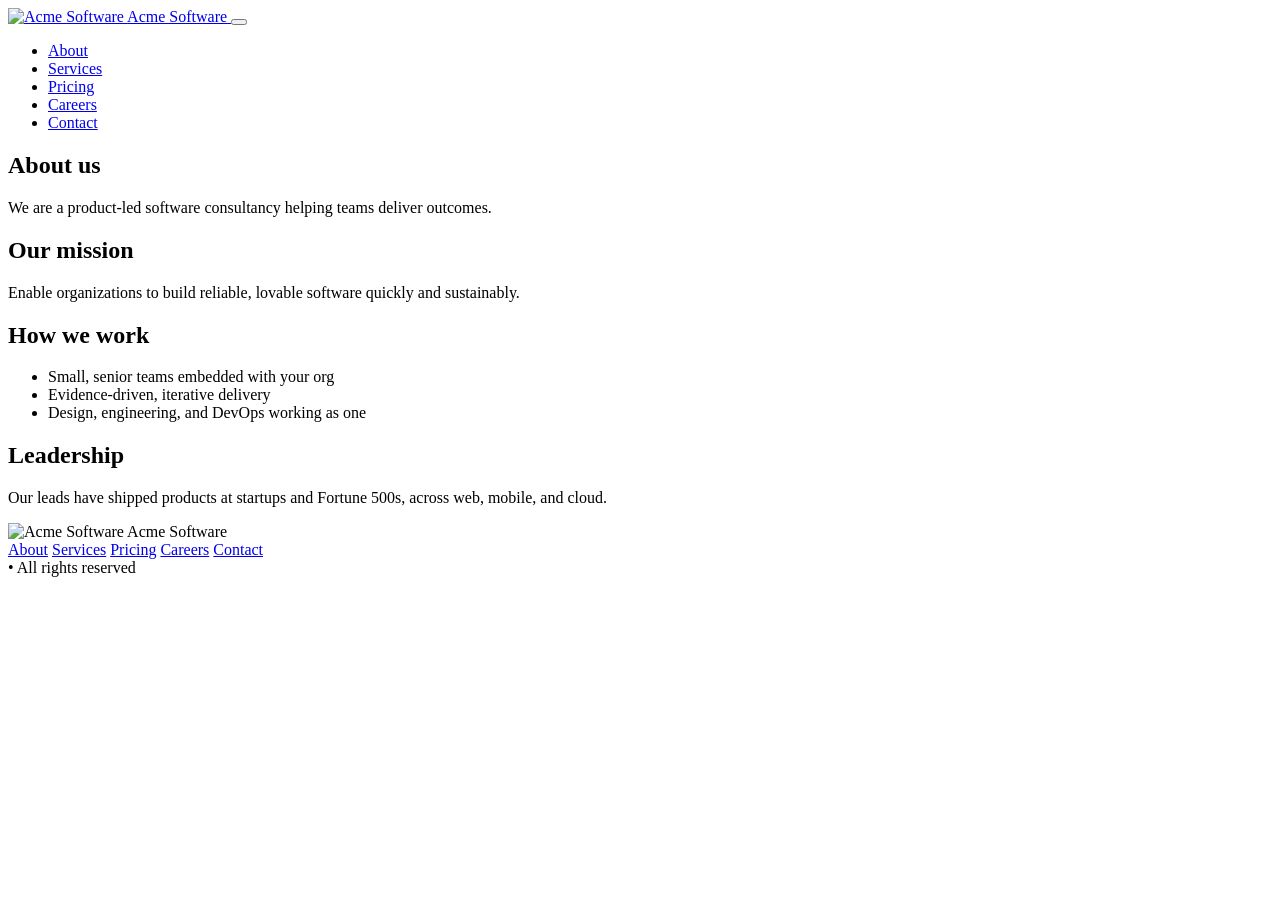
==== website/about.html @ 190fca0d "Checkpoint before follow-up message Co-authored-by: ambujcool4u <ambujcool4u@gmail.com>" ====
<!DOCTYPE html>
<html lang="en">
  <head>
    <meta charset="utf-8" />
    <meta name="viewport" content="width=device-width, initial-scale=1" />
    <title>About — Acme Software</title>
    <link rel="icon" href="/website/assets/img/logo.svg" type="image/svg+xml" />
    <link rel="stylesheet" href="/website/assets/css/styles.css" />
  </head>
  <body>
    <header class="site-header">
      <div class="container header-inner">
        <a class="brand" href="/website/index.html">
          <img src="/website/assets/img/logo.svg" alt="Acme Software" width="32" height="32" />
          <span>Acme Software</span>
        </a>
        <button class="nav-toggle" aria-expanded="false" aria-controls="site-nav" aria-label="Toggle navigation">
          <span class="nav-toggle-bar"></span>
          <span class="nav-toggle-bar"></span>
          <span class="nav-toggle-bar"></span>
        </button>
        <nav id="site-nav" class="site-nav">
          <ul>
            <li><a href="/website/about.html" aria-current="page">About</a></li>
            <li><a href="/website/services.html">Services</a></li>
            <li><a href="/website/pricing.html">Pricing</a></li>
            <li><a href="/website/careers.html">Careers</a></li>
            <li><a href="/website/contact.html" class="btn btn-sm btn-primary">Contact</a></li>
          </ul>
        </nav>
      </div>
    </header>
    <main>
      <section class="page-hero">
        <div class="container">
          <h1>About us</h1>
          <p>We are a product-led software consultancy helping teams deliver outcomes.</p>
        </div>
      </section>
      <section class="content">
        <div class="container prose">
          <h2>Our mission</h2>
          <p>Enable organizations to build reliable, lovable software quickly and sustainably.</p>
          <h2>How we work</h2>
          <ul>
            <li>Small, senior teams embedded with your org</li>
            <li>Evidence-driven, iterative delivery</li>
            <li>Design, engineering, and DevOps working as one</li>
          </ul>
          <h2>Leadership</h2>
          <p>Our leads have shipped products at startups and Fortune 500s, across web, mobile, and cloud.</p>
        </div>
      </section>
    </main>
    <footer class="site-footer">
      <div class="container footer-inner">
        <div class="footer-brand">
          <img src="/website/assets/img/logo.svg" alt="Acme Software" width="28" height="28" />
          <span>Acme Software</span>
        </div>
        <nav class="footer-nav">
          <a href="/website/about.html">About</a>
          <a href="/website/services.html">Services</a>
          <a href="/website/pricing.html">Pricing</a>
          <a href="/website/careers.html">Careers</a>
          <a href="/website/contact.html">Contact</a>
        </nav>
        <div class="footer-meta">
          <span id="year"></span> • All rights reserved
        </div>
      </div>
    </footer>
    <script src="/website/assets/js/main.js" defer></script>
  </body>
  </html>
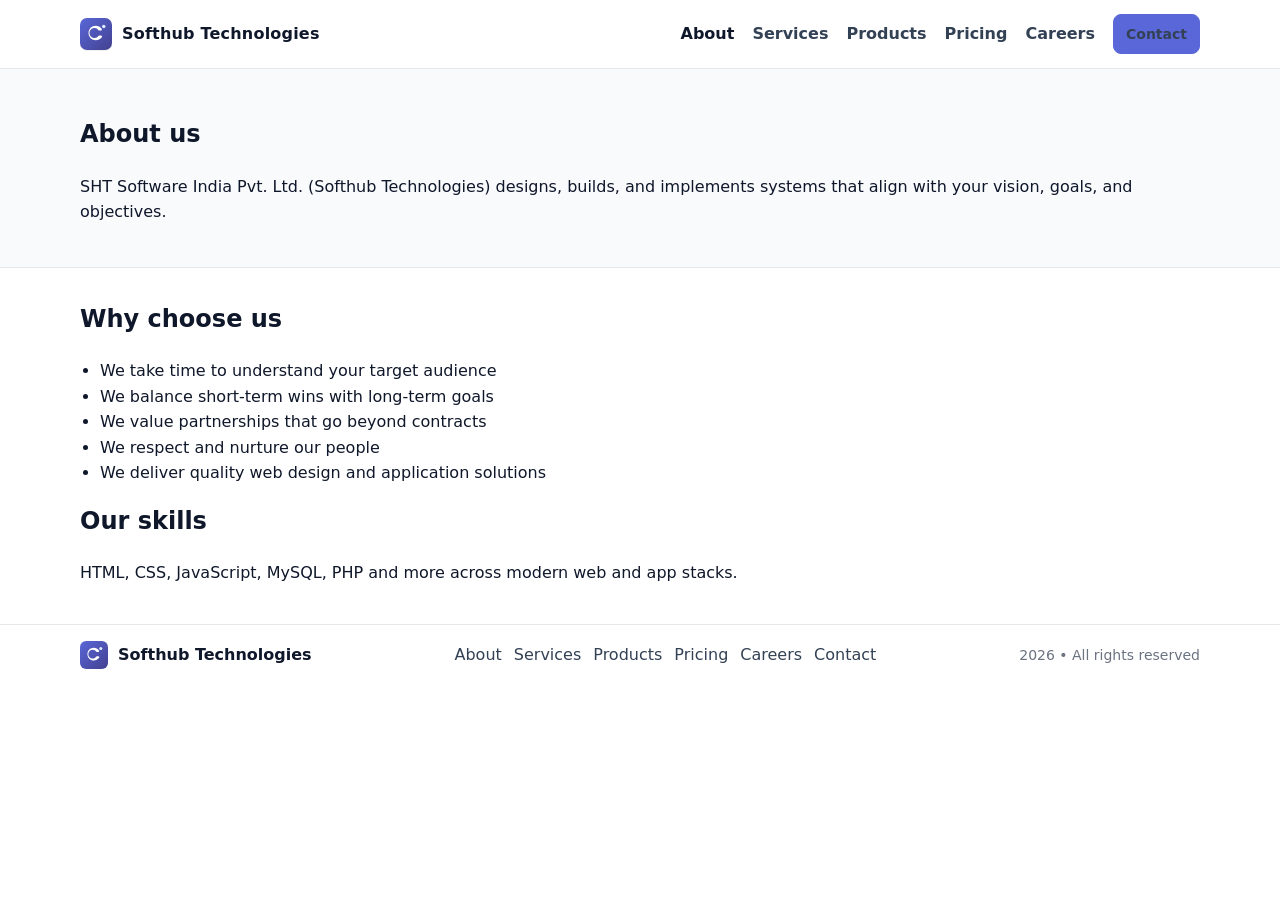
==== commit 7a4d51a6: "Rebrand website with new content, services, and products page Co-authored-by: ambujcool4u <ambujcool" ====
--- a/website/about.html
+++ b/website/about.html
@@ -3,16 +3,16 @@
   <head>
     <meta charset="utf-8" />
     <meta name="viewport" content="width=device-width, initial-scale=1" />
-    <title>About — Acme Software</title>
-    <link rel="icon" href="/website/assets/img/logo.svg" type="image/svg+xml" />
-    <link rel="stylesheet" href="/website/assets/css/styles.css" />
+    <title>About — Softhub Technologies</title>
+    <link rel="icon" href="assets/img/logo.svg" type="image/svg+xml" />
+    <link rel="stylesheet" href="assets/css/styles.css" />
   </head>
   <body>
     <header class="site-header">
       <div class="container header-inner">
-        <a class="brand" href="/website/index.html">
-          <img src="/website/assets/img/logo.svg" alt="Acme Software" width="32" height="32" />
-          <span>Acme Software</span>
+        <a class="brand" href="index.html">
+          <img src="assets/img/logo.svg" alt="Softhub Technologies" width="32" height="32" />
+          <span>Softhub Technologies</span>
         </a>
         <button class="nav-toggle" aria-expanded="false" aria-controls="site-nav" aria-label="Toggle navigation">
           <span class="nav-toggle-bar"></span>
@@ -21,11 +21,12 @@
         </button>
         <nav id="site-nav" class="site-nav">
           <ul>
-            <li><a href="/website/about.html" aria-current="page">About</a></li>
-            <li><a href="/website/services.html">Services</a></li>
-            <li><a href="/website/pricing.html">Pricing</a></li>
-            <li><a href="/website/careers.html">Careers</a></li>
-            <li><a href="/website/contact.html" class="btn btn-sm btn-primary">Contact</a></li>
+            <li><a href="about.html" aria-current="page">About</a></li>
+            <li><a href="services.html">Services</a></li>
+            <li><a href="products.html">Products</a></li>
+            <li><a href="pricing.html">Pricing</a></li>
+            <li><a href="careers.html">Careers</a></li>
+            <li><a href="contact.html" class="btn btn-sm btn-primary">Contact</a></li>
           </ul>
         </nav>
       </div>
@@ -34,43 +35,45 @@
       <section class="page-hero">
         <div class="container">
           <h1>About us</h1>
-          <p>We are a product-led software consultancy helping teams deliver outcomes.</p>
+          <p>SHT Software India Pvt. Ltd. (Softhub Technologies) designs, builds, and implements
+            systems that align with your vision, goals, and objectives.</p>
         </div>
       </section>
       <section class="content">
         <div class="container prose">
-          <h2>Our mission</h2>
-          <p>Enable organizations to build reliable, lovable software quickly and sustainably.</p>
-          <h2>How we work</h2>
+          <h2>Why choose us</h2>
           <ul>
-            <li>Small, senior teams embedded with your org</li>
-            <li>Evidence-driven, iterative delivery</li>
-            <li>Design, engineering, and DevOps working as one</li>
+            <li>We take time to understand your target audience</li>
+            <li>We balance short‑term wins with long‑term goals</li>
+            <li>We value partnerships that go beyond contracts</li>
+            <li>We respect and nurture our people</li>
+            <li>We deliver quality web design and application solutions</li>
           </ul>
-          <h2>Leadership</h2>
-          <p>Our leads have shipped products at startups and Fortune 500s, across web, mobile, and cloud.</p>
+          <h2>Our skills</h2>
+          <p>HTML, CSS, JavaScript, MySQL, PHP and more across modern web and app stacks.</p>
         </div>
       </section>
     </main>
     <footer class="site-footer">
       <div class="container footer-inner">
         <div class="footer-brand">
-          <img src="/website/assets/img/logo.svg" alt="Acme Software" width="28" height="28" />
-          <span>Acme Software</span>
+          <img src="assets/img/logo.svg" alt="Softhub Technologies" width="28" height="28" />
+          <span>Softhub Technologies</span>
         </div>
         <nav class="footer-nav">
-          <a href="/website/about.html">About</a>
-          <a href="/website/services.html">Services</a>
-          <a href="/website/pricing.html">Pricing</a>
-          <a href="/website/careers.html">Careers</a>
-          <a href="/website/contact.html">Contact</a>
+          <a href="about.html">About</a>
+          <a href="services.html">Services</a>
+          <a href="products.html">Products</a>
+          <a href="pricing.html">Pricing</a>
+          <a href="careers.html">Careers</a>
+          <a href="contact.html">Contact</a>
         </nav>
         <div class="footer-meta">
           <span id="year"></span> • All rights reserved
         </div>
       </div>
     </footer>
-    <script src="/website/assets/js/main.js" defer></script>
+    <script src="assets/js/main.js" defer></script>
   </body>
   </html>
 
--- a/website/assets/css/styles.css
+++ b/website/assets/css/styles.css
@@ -0,0 +1,146 @@
+:root {
+  --brand: #5a67d8;
+  --brand-600: #4c51bf;
+  --brand-700: #434190;
+  --ink: #0f172a;
+  --ink-600: #334155;
+  --muted: #6b7280;
+  --bg: #ffffff;
+  --bg-alt: #f8fafc;
+  --card: #ffffff;
+  --border: #e5e7eb;
+  --success: #059669;
+}
+
+* { box-sizing: border-box; }
+html, body { height: 100%; }
+body {
+  margin: 0;
+  font-family: ui-sans-serif, system-ui, -apple-system, Segoe UI, Roboto, Ubuntu, Cantarell, Noto Sans, Helvetica Neue, Arial, "Apple Color Emoji", "Segoe UI Emoji";
+  color: var(--ink);
+  background: var(--bg);
+  line-height: 1.6;
+}
+
+img { max-width: 100%; display: block; }
+a { color: var(--brand); text-decoration: none; }
+a:hover { text-decoration: underline; }
+
+.container {
+  width: min(1120px, 92%);
+  margin: 0 auto;
+}
+
+/* Header */
+.site-header {
+  position: sticky; top: 0; z-index: 20;
+  background: rgba(255,255,255,0.8);
+  backdrop-filter: saturate(180%) blur(12px);
+  border-bottom: 1px solid var(--border);
+}
+.header-inner { display: flex; align-items: center; justify-content: space-between; padding: 14px 0; }
+.brand { display: inline-flex; align-items: center; gap: 10px; color: inherit; font-weight: 700; letter-spacing: 0.2px; }
+.brand img { filter: drop-shadow(0 1px 0 rgba(0,0,0,0.06)); }
+
+.site-nav ul { display: flex; list-style: none; gap: 18px; padding: 0; margin: 0; align-items: center; }
+.site-nav a { color: var(--ink-600); font-weight: 600; }
+.site-nav a[aria-current="page"] { color: var(--ink); }
+
+.nav-toggle { display: none; background: none; border: 0; padding: 6px; cursor: pointer; }
+.nav-toggle-bar { display: block; width: 22px; height: 2px; background: var(--ink); margin: 5px 0; border-radius: 2px; }
+
+/* Hero */
+.hero { background: radial-gradient(1200px 500px at 80% -20%, rgba(90, 103, 216, 0.35), rgba(255,255,255,0)) no-repeat, var(--bg); }
+.hero-inner { display: grid; grid-template-columns: 1.1fr 0.9fr; gap: 40px; padding: 64px 0 48px; align-items: center; }
+.hero h1 { font-size: clamp(28px, 4vw, 46px); line-height: 1.15; margin: 0 0 14px; }
+.hero p { font-size: clamp(16px, 2vw, 18px); color: var(--ink-600); margin: 0 0 20px; }
+.hero-ctas { display: flex; gap: 12px; flex-wrap: wrap; }
+.hero-media { display: flex; justify-content: center; }
+.hero-card { background: var(--card); border: 1px solid var(--border); border-radius: 14px; padding: 18px; display: grid; gap: 12px; width: min(360px, 100%); box-shadow: 0 10px 30px rgba(17, 24, 39, 0.06); }
+.kpi { display: flex; align-items: baseline; justify-content: space-between; }
+.kpi-label { color: var(--muted); font-size: 14px; }
+.kpi-value { font-weight: 800; font-size: 22px; }
+
+/* Sections */
+.section-head { text-align: center; margin: 56px 0 22px; }
+.section-head h2 { margin: 0 0 6px; font-size: 28px; }
+.section-head p { color: var(--ink-600); margin: 0; }
+
+.logos { border-top: 1px solid var(--border); border-bottom: 1px solid var(--border); background: var(--bg-alt); }
+.logos-grid { display: grid; grid-template-columns: 1fr; gap: 14px; padding: 18px 0; text-align: center; }
+.logo-row { display: grid; grid-template-columns: repeat(5, 1fr); gap: 10px; }
+.logo-badge { background: #fff; border: 1px dashed var(--border); border-radius: 10px; padding: 10px; color: var(--muted); font-weight: 600; }
+
+.grid { display: grid; gap: 18px; }
+.grid-3 { grid-template-columns: repeat(3, 1fr); }
+.card { background: var(--card); border: 1px solid var(--border); border-radius: 14px; padding: 18px; }
+.card h3 { margin-top: 0; }
+.link-arrow { font-weight: 700; }
+.link-arrow::after { content: " →"; }
+
+.highlight { background: linear-gradient(180deg, rgba(90,103,216,0.08), rgba(255,255,255,0)); }
+.highlight-inner { display: grid; grid-template-columns: 1.2fr 0.8fr; gap: 30px; padding: 40px 0; align-items: center; }
+.stat-cards { display: grid; grid-template-columns: repeat(3, 1fr); gap: 12px; }
+.stat { background: var(--card); border: 1px solid var(--border); border-radius: 14px; padding: 16px; text-align: center; }
+.stat-value { font-size: 28px; font-weight: 800; color: var(--brand-700); }
+.stat-label { color: var(--ink-600); font-size: 14px; }
+
+.testimonials { padding: 10px 0 34px; }
+.testimonial-list { display: grid; grid-template-columns: repeat(3, 1fr); gap: 18px; }
+.testimonial { margin: 0; background: var(--card); border: 1px solid var(--border); border-radius: 14px; padding: 18px; color: var(--ink-600); }
+
+.cta { border-top: 1px solid var(--border); background: var(--bg-alt); }
+.cta-inner { text-align: center; padding: 36px 0; }
+
+/* Page patterns */
+.page-hero { background: var(--bg-alt); border-bottom: 1px solid var(--border); }
+.page-hero .container { padding: 26px 0; }
+.content .container { padding: 22px 0; }
+.content.alt { background: var(--bg-alt); border-top: 1px solid var(--border); border-bottom: 1px solid var(--border); }
+.prose h2 { margin-top: 10px; }
+.prose ul { padding-left: 20px; }
+
+/* Footer */
+.site-footer { border-top: 1px solid var(--border); background: #fff; }
+.footer-inner { display: grid; grid-template-columns: auto 1fr auto; gap: 16px; align-items: center; padding: 16px 0; }
+.footer-brand { display: inline-flex; align-items: center; gap: 10px; font-weight: 700; }
+.footer-nav { display: flex; gap: 12px; justify-content: center; }
+.footer-nav a { color: var(--ink-600); }
+.footer-meta { color: var(--muted); font-size: 14px; }
+
+/* Buttons */
+.btn { display: inline-flex; align-items: center; justify-content: center; gap: 8px; font-weight: 700; border-radius: 10px; padding: 10px 14px; border: 1px solid transparent; text-decoration: none; }
+.btn-sm { padding: 8px 12px; border-radius: 8px; font-size: 14px; }
+.btn-lg { padding: 14px 18px; font-size: 18px; }
+.btn-primary { background: var(--brand); color: white; border-color: var(--brand); }
+.btn-primary:hover { background: var(--brand-600); }
+.btn-outline { background: white; color: var(--ink); border-color: var(--border); }
+.btn-outline:hover { border-color: var(--ink-600); }
+
+/* Forms */
+form { display: grid; gap: 12px; width: min(640px, 100%); }
+label { font-weight: 600; }
+input[type="text"], input[type="email"], textarea { width: 100%; padding: 10px 12px; border: 1px solid var(--border); border-radius: 10px; font: inherit; }
+textarea { min-height: 120px; resize: vertical; }
+.form-row { display: grid; grid-template-columns: 1fr 1fr; gap: 12px; }
+.form-help { color: var(--muted); font-size: 14px; }
+.form-success { color: var(--success); font-weight: 700; }
+
+/* Responsive */
+@media (max-width: 900px) {
+  .hero-inner { grid-template-columns: 1fr; padding-top: 40px; }
+  .highlight-inner { grid-template-columns: 1fr; }
+  .stat-cards { grid-template-columns: repeat(3, minmax(0, 1fr)); }
+}
+
+@media (max-width: 720px) {
+  .grid-3 { grid-template-columns: 1fr; }
+  .testimonial-list { grid-template-columns: 1fr; }
+  .logo-row { grid-template-columns: repeat(3, 1fr); }
+  .footer-inner { grid-template-columns: 1fr; text-align: center; }
+  .site-nav { display: none; position: absolute; inset: 56px 0 auto 0; background: #fff; border-bottom: 1px solid var(--border); }
+  .site-nav.open { display: block; }
+  .site-nav ul { flex-direction: column; align-items: stretch; padding: 10px; }
+  .nav-toggle { display: inline-block; }
+}
+
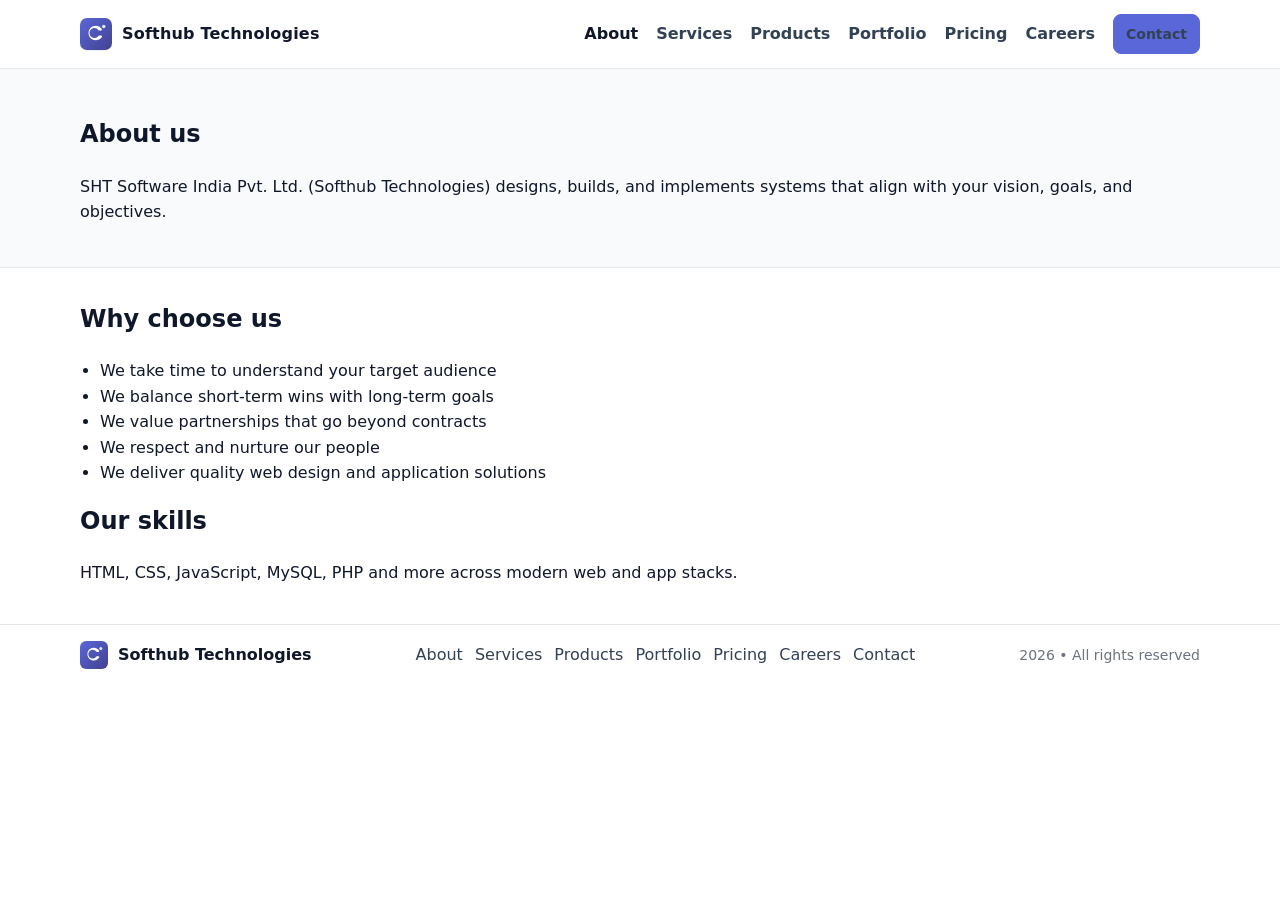
==== commit adda4b35: "Add portfolio page and product icons to website navigation Co-authored-by: ambujcool4u <ambujcool4u@" ====
--- a/website/about.html
+++ b/website/about.html
@@ -24,6 +24,7 @@
             <li><a href="about.html" aria-current="page">About</a></li>
             <li><a href="services.html">Services</a></li>
             <li><a href="products.html">Products</a></li>
+            <li><a href="portfolio.html">Portfolio</a></li>
             <li><a href="pricing.html">Pricing</a></li>
             <li><a href="careers.html">Careers</a></li>
             <li><a href="contact.html" class="btn btn-sm btn-primary">Contact</a></li>
@@ -64,6 +65,7 @@
           <a href="about.html">About</a>
           <a href="services.html">Services</a>
           <a href="products.html">Products</a>
+          <a href="portfolio.html">Portfolio</a>
           <a href="pricing.html">Pricing</a>
           <a href="careers.html">Careers</a>
           <a href="contact.html">Contact</a>
--- a/website/assets/css/styles.css
+++ b/website/assets/css/styles.css
@@ -100,6 +100,12 @@
 .prose h2 { margin-top: 10px; }
 .prose ul { padding-left: 20px; }
 
+/* Imagery */
+.card .icon { width: 36px; height: 36px; margin-bottom: 8px; }
+.section-icon { width: 44px; height: 44px; margin: 6px 0 8px; opacity: 0.9; }
+.product-icon { width: 40px; height: 40px; margin-bottom: 8px; }
+.hero-illustration { max-width: 380px; width: 100%; margin: 8px auto 0; display: block; }
+
 /* Footer */
 .site-footer { border-top: 1px solid var(--border); background: #fff; }
 .footer-inner { display: grid; grid-template-columns: auto 1fr auto; gap: 16px; align-items: center; padding: 16px 0; }
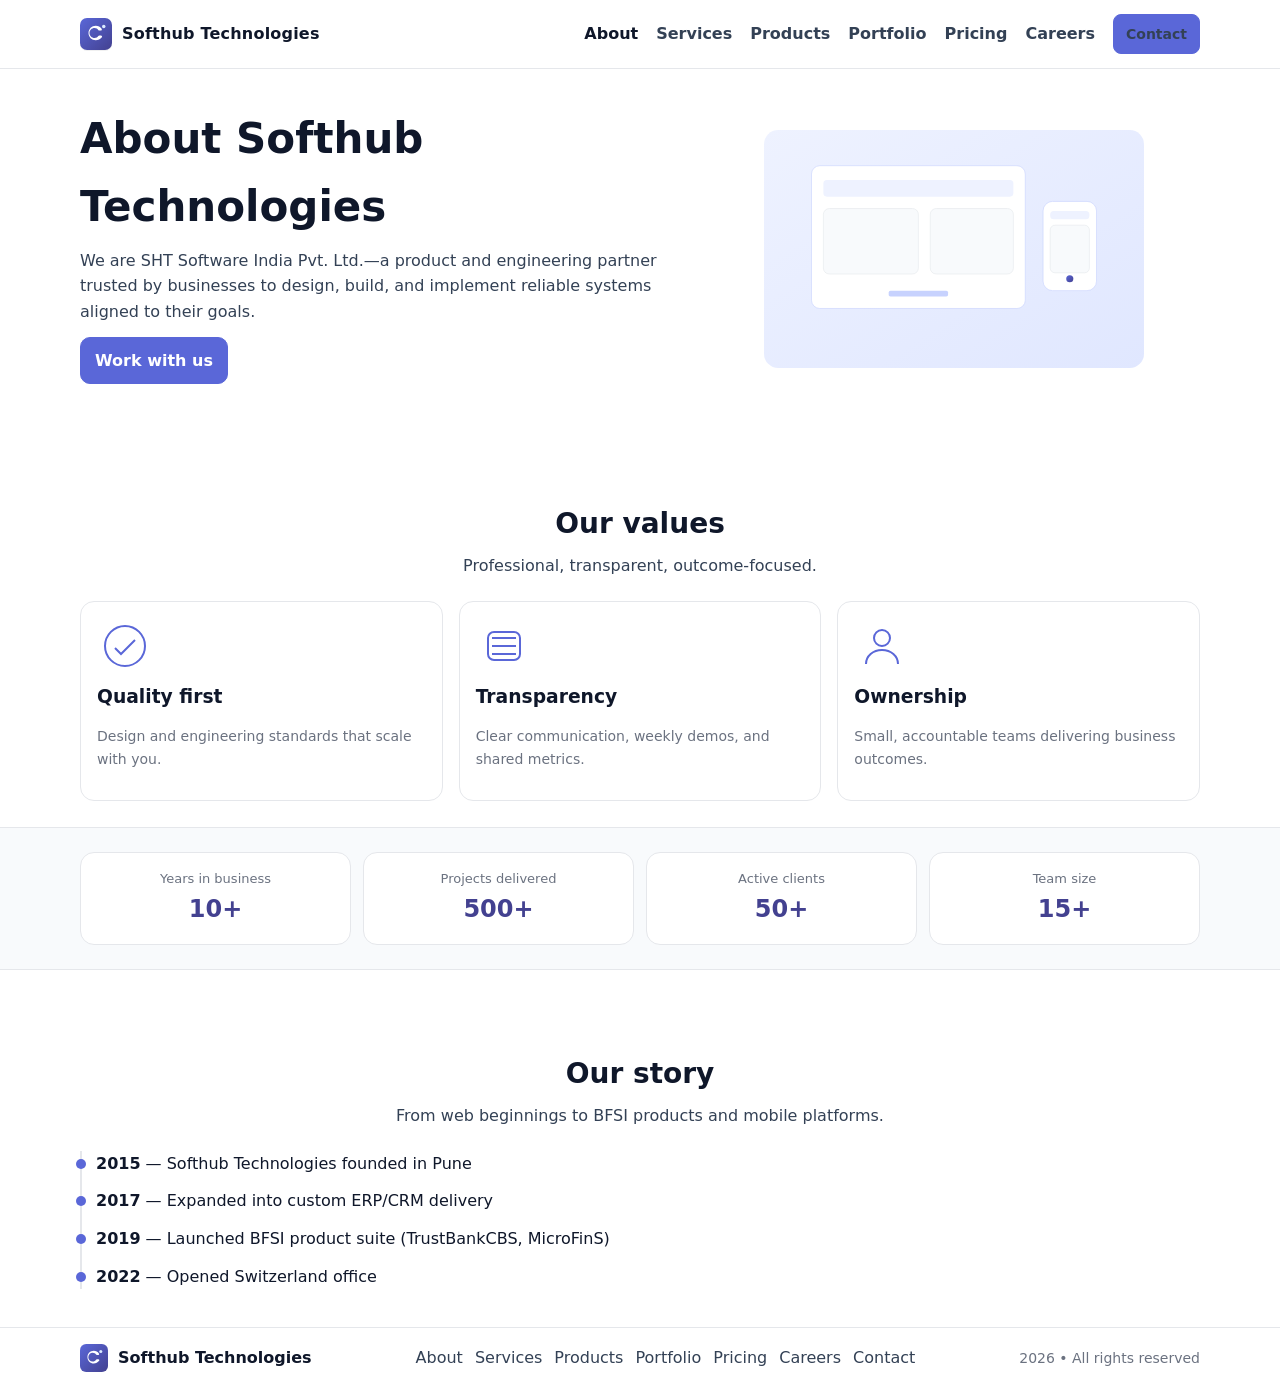
==== commit 0f3d354c: "Revamp About page with new design, values, stats, and timeline sections Co-authored-by: ambujcool4u " ====
--- a/website/about.html
+++ b/website/about.html
@@ -33,25 +33,67 @@
       </div>
     </header>
     <main>
-      <section class="page-hero">
+      <section class="about-hero">
         <div class="container">
-          <h1>About us</h1>
-          <p>SHT Software India Pvt. Ltd. (Softhub Technologies) designs, builds, and implements
-            systems that align with your vision, goals, and objectives.</p>
+          <div>
+            <h1>About Softhub Technologies</h1>
+            <p>
+              We are SHT Software India Pvt. Ltd.—a product and engineering partner trusted by
+              businesses to design, build, and implement reliable systems aligned to their goals.
+            </p>
+            <a class="btn btn-primary" href="contact.html">Work with us</a>
+          </div>
+          <img class="hero-illustration" src="assets/img/devices.svg" alt="" />
         </div>
       </section>
-      <section class="content">
-        <div class="container prose">
-          <h2>Why choose us</h2>
+
+      <section class="values">
+        <div class="container">
+          <div class="section-head">
+            <h2>Our values</h2>
+            <p>Professional, transparent, outcome‑focused.</p>
+          </div>
+          <div class="values-grid">
+            <div class="value">
+              <img src="assets/img/value-quality.svg" width="56" height="56" alt="" />
+              <h3>Quality first</h3>
+              <p class="form-help">Design and engineering standards that scale with you.</p>
+            </div>
+            <div class="value">
+              <img src="assets/img/value-transparency.svg" width="56" height="56" alt="" />
+              <h3>Transparency</h3>
+              <p class="form-help">Clear communication, weekly demos, and shared metrics.</p>
+            </div>
+            <div class="value">
+              <img src="assets/img/value-ownership.svg" width="56" height="56" alt="" />
+              <h3>Ownership</h3>
+              <p class="form-help">Small, accountable teams delivering business outcomes.</p>
+            </div>
+          </div>
+        </div>
+      </section>
+
+      <section class="stats">
+        <div class="container stats-grid">
+          <div class="stat-kv"><div class="k">Years in business</div><div class="v">10+</div></div>
+          <div class="stat-kv"><div class="k">Projects delivered</div><div class="v">500+</div></div>
+          <div class="stat-kv"><div class="k">Active clients</div><div class="v">50+</div></div>
+          <div class="stat-kv"><div class="k">Team size</div><div class="v">15+</div></div>
+        </div>
+      </section>
+
+      <section class="timeline">
+        <div class="container">
+          <div class="section-head">
+            <h2>Our story</h2>
+            <p>From web beginnings to BFSI products and mobile platforms.</p>
+          </div>
           <ul>
-            <li>We take time to understand your target audience</li>
-            <li>We balance short‑term wins with long‑term goals</li>
-            <li>We value partnerships that go beyond contracts</li>
-            <li>We respect and nurture our people</li>
-            <li>We deliver quality web design and application solutions</li>
+            <li><strong>2015</strong> — Softhub Technologies founded in Pune</li>
+            <li><strong>2017</strong> — Expanded into custom ERP/CRM delivery</li>
+            <li><strong>2019</strong> — Launched BFSI product suite (TrustBankCBS, MicroFinS)</li>
+            <li><strong>2022</strong> — Opened Switzerland office</li>
           </ul>
-          <h2>Our skills</h2>
-          <p>HTML, CSS, JavaScript, MySQL, PHP and more across modern web and app stacks.</p>
         </div>
       </section>
     </main>
--- a/website/assets/css/styles.css
+++ b/website/assets/css/styles.css
@@ -99,6 +99,33 @@
 .content.alt { background: var(--bg-alt); border-top: 1px solid var(--border); border-bottom: 1px solid var(--border); }
 .prose h2 { margin-top: 10px; }
 .prose ul { padding-left: 20px; }
+.
+.about-hero { background: radial-gradient(600px 300px at 90% -20%, rgba(90,103,216,0.25), transparent), var(--bg-alt); border-bottom: 1px solid var(--border); }
+.about-hero .container { display: grid; grid-template-columns: 1.1fr 0.9fr; gap: 28px; align-items: center; padding: 36px 0; }
+.about-hero h1 { margin: 0 0 8px; font-size: clamp(28px, 4vw, 42px); }
+.about-hero p { margin: 0 0 12px; color: var(--ink-600); }
+
+.values { padding: 26px 0; }
+.values-grid { display: grid; grid-template-columns: repeat(3, 1fr); gap: 16px; }
+.value { background: var(--card); border: 1px solid var(--border); border-radius: 14px; padding: 16px; }
+.value h3 { margin: 8px 0 6px; }
+
+.stats { background: var(--bg-alt); border-top: 1px solid var(--border); border-bottom: 1px solid var(--border); }
+.stats-grid { display: grid; grid-template-columns: repeat(4, 1fr); gap: 12px; padding: 24px 0; text-align: center; }
+.stat-kv { background: var(--card); border: 1px solid var(--border); border-radius: 14px; padding: 16px; }
+.stat-kv .k { color: var(--muted); font-size: 13px; }
+.stat-kv .v { font-weight: 800; font-size: 24px; color: var(--brand-700); }
+
+.timeline { padding: 26px 0; }
+.timeline ul { list-style: none; padding: 0; margin: 0; border-left: 2px solid var(--border); }
+.timeline li { padding-left: 14px; margin: 12px 0; position: relative; }
+.timeline li::before { content: ""; position: absolute; left: -6px; top: 8px; width: 10px; height: 10px; background: var(--brand); border-radius: 50%; }
+
+@media (max-width: 900px) {
+  .about-hero .container { grid-template-columns: 1fr; }
+  .values-grid { grid-template-columns: 1fr; }
+  .stats-grid { grid-template-columns: repeat(2, 1fr); }
+}
 
 /* Imagery */
 .card .icon { width: 36px; height: 36px; margin-bottom: 8px; }
